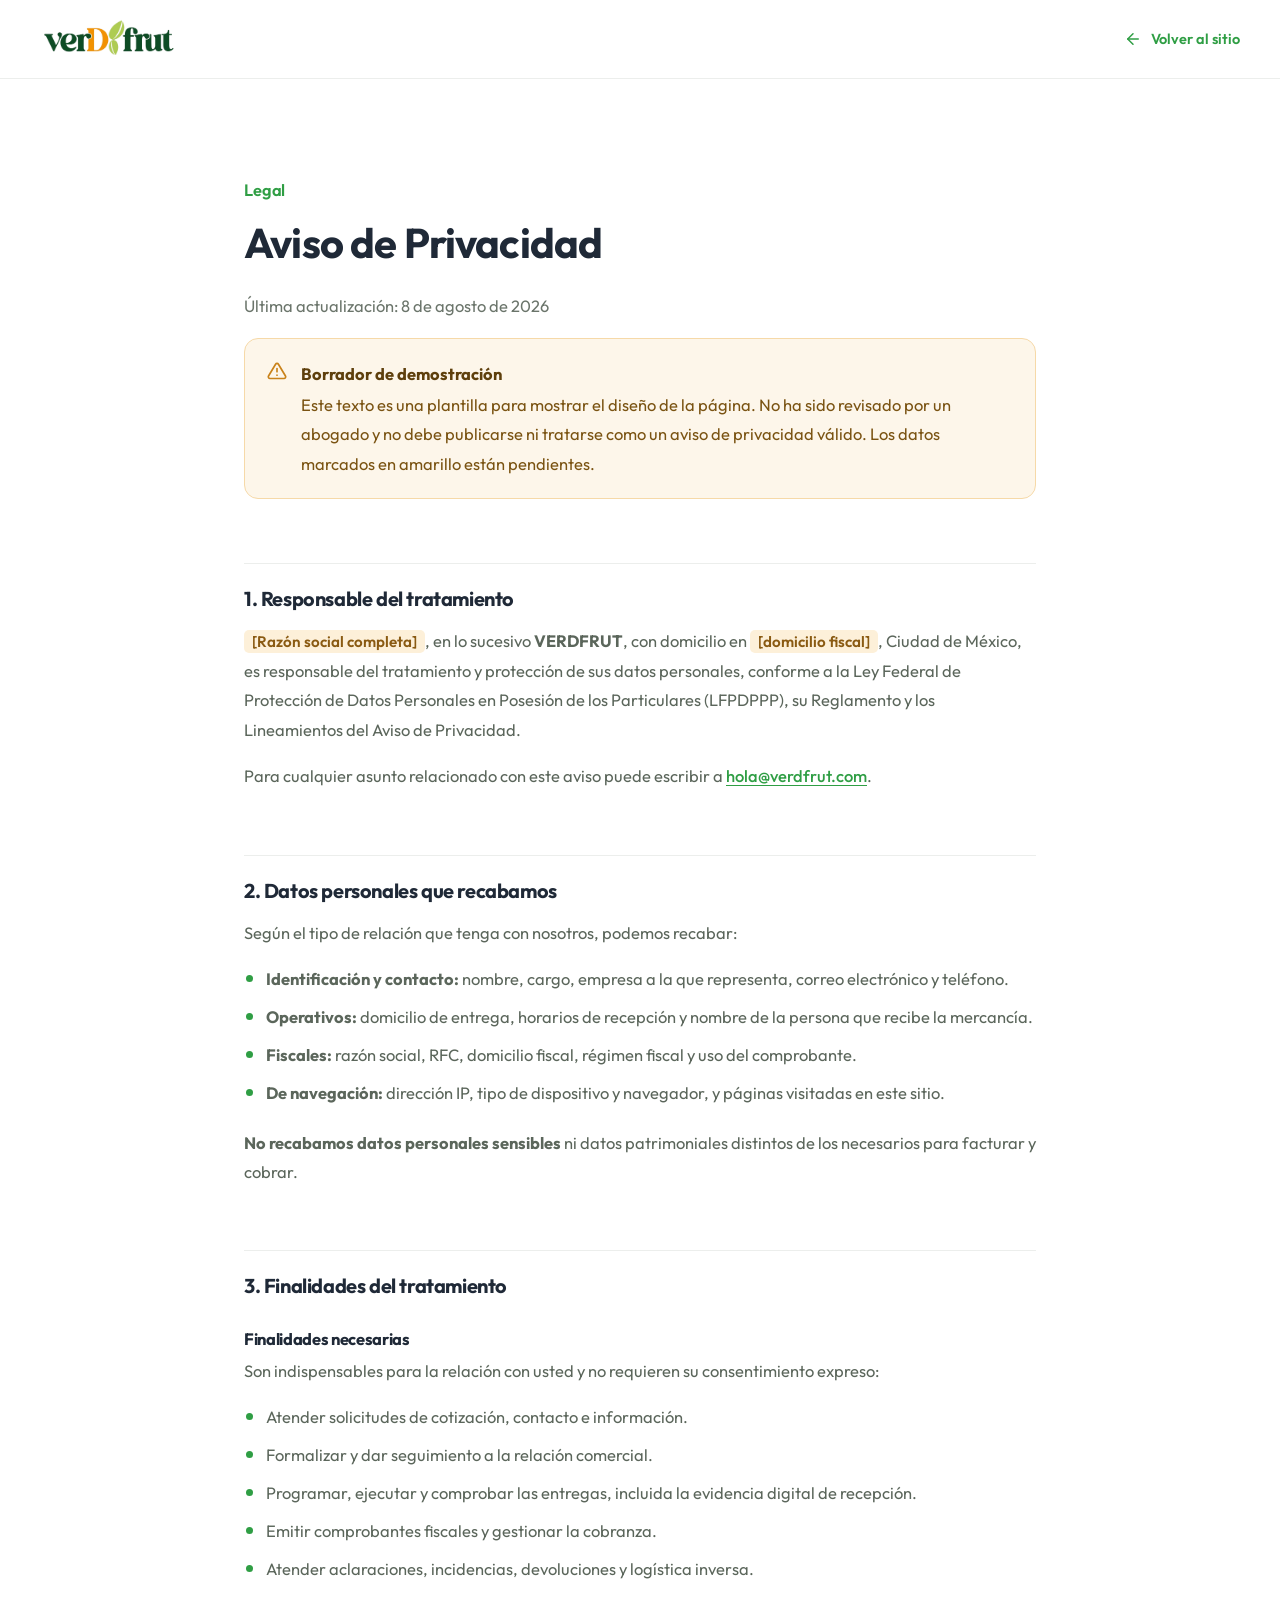
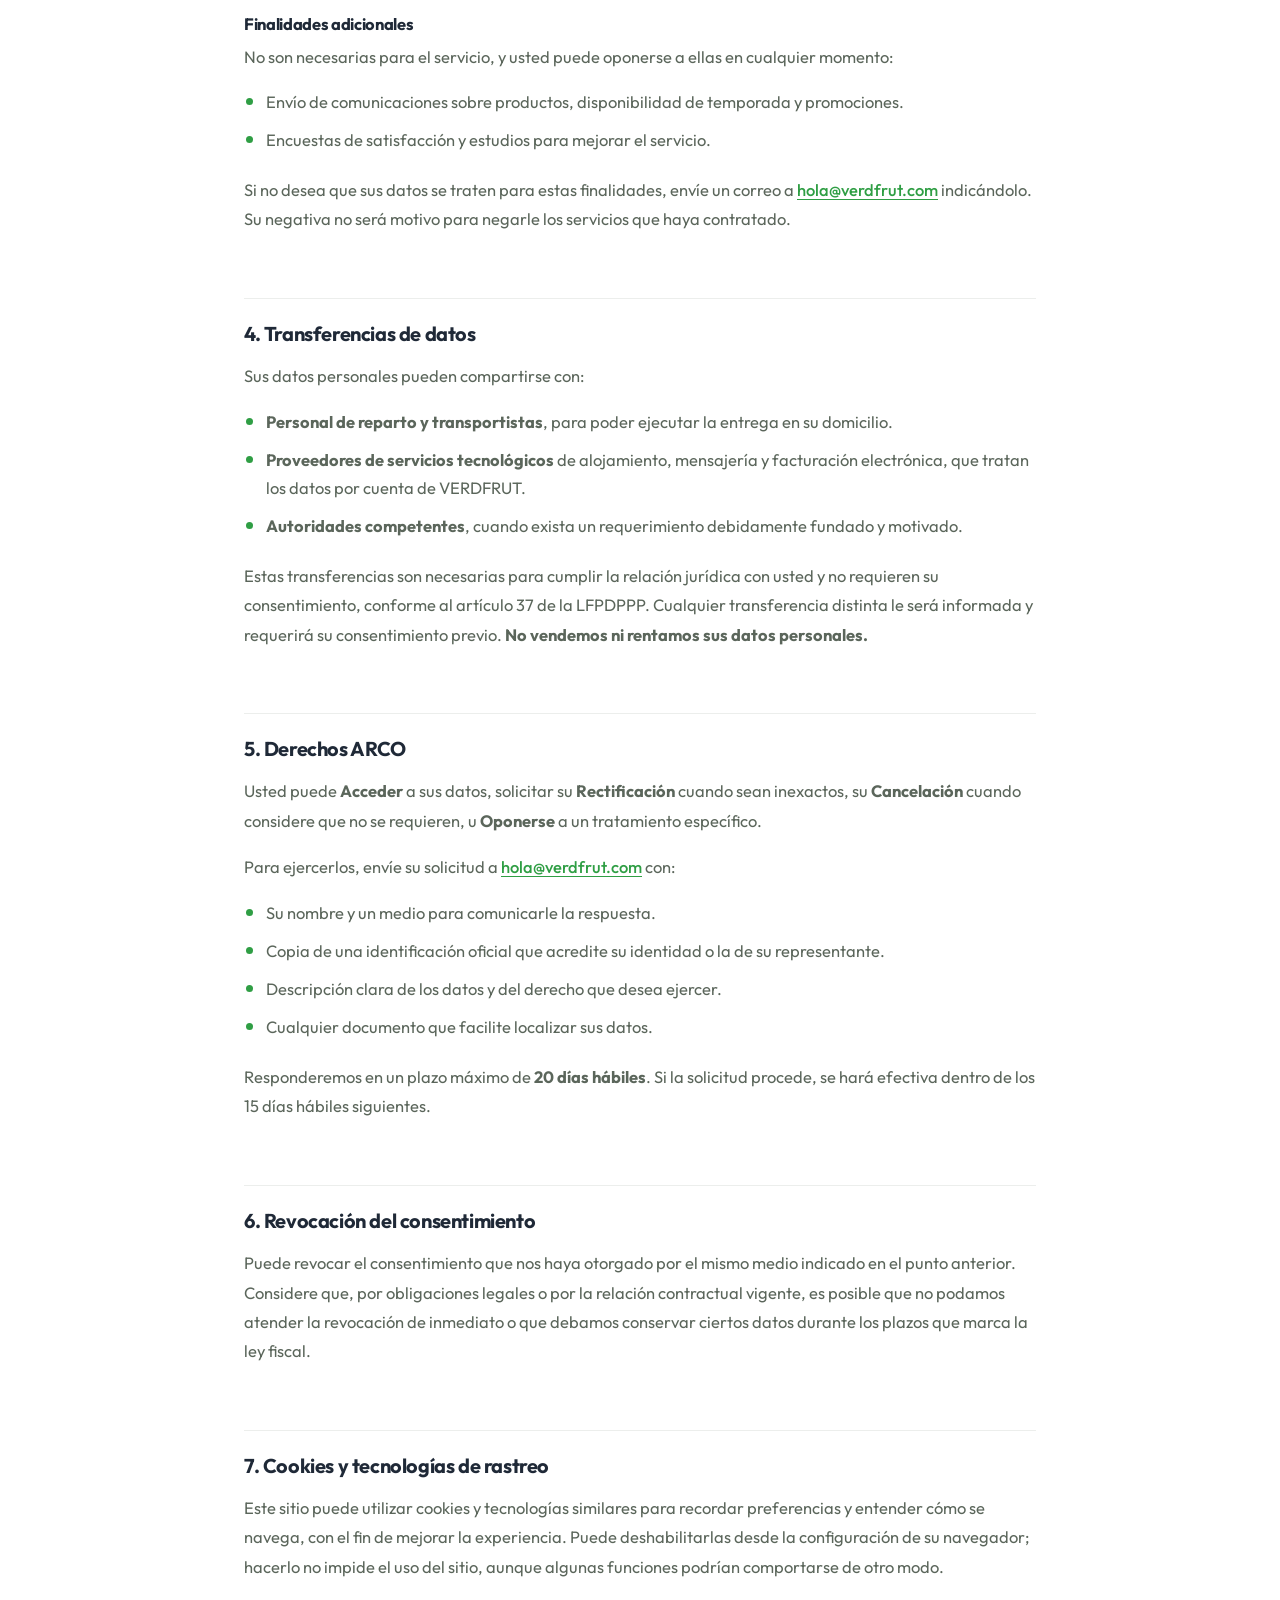
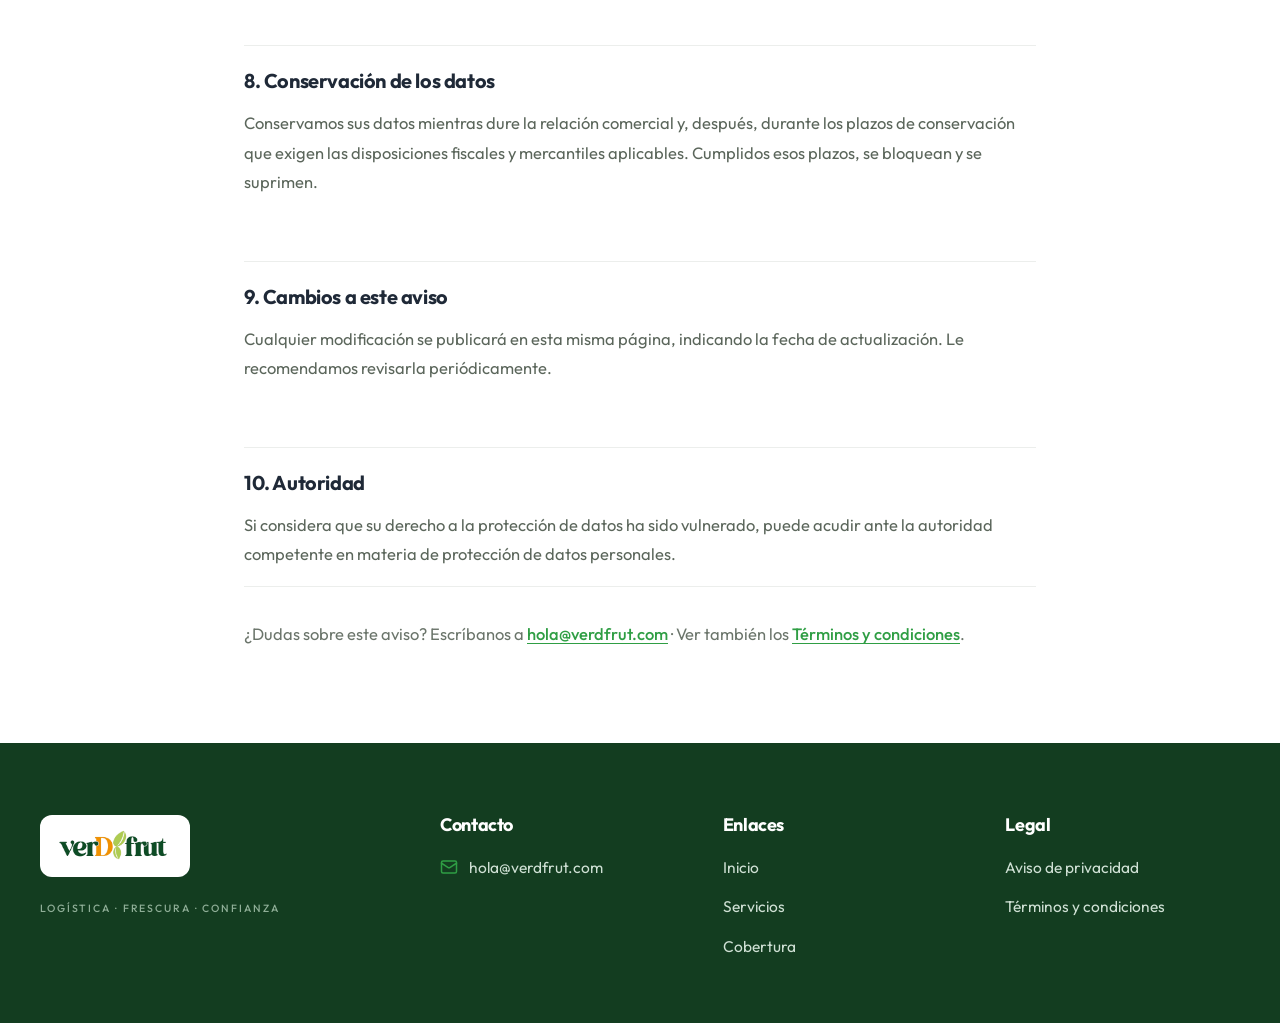
==== aviso-privacidad.html @ c90984bc "Aviso de privacidad y términos y condiciones (borradores) Dos páginas nuevas que reutilizan tokens, " ====
<!DOCTYPE html>
<html lang="es">
<head>
<meta charset="utf-8">
<meta name="viewport" content="width=device-width, initial-scale=1">
<title>Aviso de Privacidad — VERDFRUT</title>
<meta name="description" content="Aviso de privacidad de VERDFRUT: qué datos personales tratamos, para qué, a quién se transfieren y cómo ejercer tus derechos ARCO.">
<meta name="robots" content="noindex">
<link rel="preconnect" href="https://fonts.googleapis.com">
<link rel="preconnect" href="https://fonts.gstatic.com" crossorigin>
<link href="https://fonts.googleapis.com/css2?family=Outfit:wght@300;400;500;600;700;800&display=swap" rel="stylesheet">
<link rel="stylesheet" href="styles.css">
</head>
<body>

<svg width="0" height="0" style="position:absolute" aria-hidden="true">
  <defs>
    <g id="i-arrow-left"><path d="M19 12H5"/><path d="m12 19-7-7 7-7"/></g>
    <g id="i-alert"><path d="M12 9v4"/><path d="M12 17h.01"/><path d="M10.29 3.86 1.82 18a2 2 0 0 0 1.71 3h16.94a2 2 0 0 0 1.71-3L13.71 3.86a2 2 0 0 0-3.42 0Z"/></g>
    <g id="i-mail"><rect width="20" height="16" x="2" y="4" rx="2"/><path d="m22 7-8.97 5.7a1.94 1.94 0 0 1-2.06 0L2 7"/></g>
  </defs>
</svg>

<header class="legal-header">
  <div class="container">
    <a class="brand" href="index.html" aria-label="VERDFRUT — inicio">
      <img class="brand-mark" src="assets/logo-verdfrut.png" alt="" width="736" height="238">
    </a>
    <a class="back-link" href="index.html">
      <svg class="ico" viewBox="0 0 24 24"><use href="#i-arrow-left"/></svg>
      <span>Volver al sitio</span>
    </a>
  </div>
</header>

<main class="legal-main">
  <article class="legal-doc">

    <p class="eyebrow">Legal</p>
    <h1>Aviso de Privacidad</h1>
    <p class="legal-fecha">Última actualización: 8 de agosto de 2026</p>

    <!-- BORRAR ESTE BLOQUE cuando el documento esté revisado por un abogado -->
    <div class="legal-draft">
      <svg class="ico" viewBox="0 0 24 24"><use href="#i-alert"/></svg>
      <p style="margin:0">
        <strong>Borrador de demostración</strong>
        Este texto es una plantilla para mostrar el diseño de la página. No ha sido
        revisado por un abogado y no debe publicarse ni tratarse como un aviso de
        privacidad válido. Los datos marcados en amarillo están pendientes.
      </p>
    </div>

    <h2>1. Responsable del tratamiento</h2>
    <p>
      <span class="legal-pendiente">[Razón social completa]</span>, en lo sucesivo
      <strong>VERDFRUT</strong>, con domicilio en
      <span class="legal-pendiente">[domicilio fiscal]</span>, Ciudad de México, es
      responsable del tratamiento y protección de sus datos personales, conforme a la
      Ley Federal de Protección de Datos Personales en Posesión de los Particulares
      (LFPDPPP), su Reglamento y los Lineamientos del Aviso de Privacidad.
    </p>
    <p>
      Para cualquier asunto relacionado con este aviso puede escribir a
      <a href="mailto:hola@verdfrut.com">hola@verdfrut.com</a>.
    </p>

    <h2>2. Datos personales que recabamos</h2>
    <p>Según el tipo de relación que tenga con nosotros, podemos recabar:</p>
    <ul>
      <li><strong>Identificación y contacto:</strong> nombre, cargo, empresa a la que representa, correo electrónico y teléfono.</li>
      <li><strong>Operativos:</strong> domicilio de entrega, horarios de recepción y nombre de la persona que recibe la mercancía.</li>
      <li><strong>Fiscales:</strong> razón social, RFC, domicilio fiscal, régimen fiscal y uso del comprobante.</li>
      <li><strong>De navegación:</strong> dirección IP, tipo de dispositivo y navegador, y páginas visitadas en este sitio.</li>
    </ul>
    <p>
      <strong>No recabamos datos personales sensibles</strong> ni datos patrimoniales
      distintos de los necesarios para facturar y cobrar.
    </p>

    <h2>3. Finalidades del tratamiento</h2>
    <h3>Finalidades necesarias</h3>
    <p>Son indispensables para la relación con usted y no requieren su consentimiento expreso:</p>
    <ul>
      <li>Atender solicitudes de cotización, contacto e información.</li>
      <li>Formalizar y dar seguimiento a la relación comercial.</li>
      <li>Programar, ejecutar y comprobar las entregas, incluida la evidencia digital de recepción.</li>
      <li>Emitir comprobantes fiscales y gestionar la cobranza.</li>
      <li>Atender aclaraciones, incidencias, devoluciones y logística inversa.</li>
    </ul>

    <h3>Finalidades adicionales</h3>
    <p>No son necesarias para el servicio, y usted puede oponerse a ellas en cualquier momento:</p>
    <ul>
      <li>Envío de comunicaciones sobre productos, disponibilidad de temporada y promociones.</li>
      <li>Encuestas de satisfacción y estudios para mejorar el servicio.</li>
    </ul>
    <p>
      Si no desea que sus datos se traten para estas finalidades, envíe un correo a
      <a href="mailto:hola@verdfrut.com">hola@verdfrut.com</a> indicándolo. Su negativa
      no será motivo para negarle los servicios que haya contratado.
    </p>

    <h2>4. Transferencias de datos</h2>
    <p>Sus datos personales pueden compartirse con:</p>
    <ul>
      <li><strong>Personal de reparto y transportistas</strong>, para poder ejecutar la entrega en su domicilio.</li>
      <li><strong>Proveedores de servicios tecnológicos</strong> de alojamiento, mensajería y facturación electrónica, que tratan los datos por cuenta de VERDFRUT.</li>
      <li><strong>Autoridades competentes</strong>, cuando exista un requerimiento debidamente fundado y motivado.</li>
    </ul>
    <p>
      Estas transferencias son necesarias para cumplir la relación jurídica con usted y
      no requieren su consentimiento, conforme al artículo 37 de la LFPDPPP. Cualquier
      transferencia distinta le será informada y requerirá su consentimiento previo.
      <strong>No vendemos ni rentamos sus datos personales.</strong>
    </p>

    <h2>5. Derechos ARCO</h2>
    <p>
      Usted puede <strong>Acceder</strong> a sus datos, solicitar su
      <strong>Rectificación</strong> cuando sean inexactos, su
      <strong>Cancelación</strong> cuando considere que no se requieren, u
      <strong>Oponerse</strong> a un tratamiento específico.
    </p>
    <p>Para ejercerlos, envíe su solicitud a <a href="mailto:hola@verdfrut.com">hola@verdfrut.com</a> con:</p>
    <ul>
      <li>Su nombre y un medio para comunicarle la respuesta.</li>
      <li>Copia de una identificación oficial que acredite su identidad o la de su representante.</li>
      <li>Descripción clara de los datos y del derecho que desea ejercer.</li>
      <li>Cualquier documento que facilite localizar sus datos.</li>
    </ul>
    <p>
      Responderemos en un plazo máximo de <strong>20 días hábiles</strong>. Si la solicitud
      procede, se hará efectiva dentro de los 15 días hábiles siguientes.
    </p>

    <h2>6. Revocación del consentimiento</h2>
    <p>
      Puede revocar el consentimiento que nos haya otorgado por el mismo medio indicado en
      el punto anterior. Considere que, por obligaciones legales o por la relación
      contractual vigente, es posible que no podamos atender la revocación de inmediato o
      que debamos conservar ciertos datos durante los plazos que marca la ley fiscal.
    </p>

    <h2>7. Cookies y tecnologías de rastreo</h2>
    <p>
      Este sitio puede utilizar cookies y tecnologías similares para recordar preferencias
      y entender cómo se navega, con el fin de mejorar la experiencia. Puede deshabilitarlas
      desde la configuración de su navegador; hacerlo no impide el uso del sitio, aunque
      algunas funciones podrían comportarse de otro modo.
    </p>

    <h2>8. Conservación de los datos</h2>
    <p>
      Conservamos sus datos mientras dure la relación comercial y, después, durante los
      plazos de conservación que exigen las disposiciones fiscales y mercantiles aplicables.
      Cumplidos esos plazos, se bloquean y se suprimen.
    </p>

    <h2>9. Cambios a este aviso</h2>
    <p>
      Cualquier modificación se publicará en esta misma página, indicando la fecha de
      actualización. Le recomendamos revisarla periódicamente.
    </p>

    <h2>10. Autoridad</h2>
    <p>
      Si considera que su derecho a la protección de datos ha sido vulnerado, puede acudir
      ante la autoridad competente en materia de protección de datos personales.
    </p>

    <p class="legal-cierre">
      ¿Dudas sobre este aviso? Escríbanos a
      <a href="mailto:hola@verdfrut.com">hola@verdfrut.com</a> ·
      Ver también los <a href="terminos-y-condiciones.html">Términos y condiciones</a>.
    </p>

  </article>
</main>

<footer class="site-footer">
  <div class="container footer-grid">
    <div>
      <span class="footer-mark">
        <img src="assets/logo-verdfrut.png" alt="VERDFRUT" width="736" height="238">
      </span>
      <p class="brand-tagline footer-tagline">Logística · Frescura · Confianza</p>
    </div>
    <div>
      <h4>Contacto</h4>
      <ul class="footer-list">
        <li><svg class="ico" viewBox="0 0 24 24"><use href="#i-mail"/></svg><a href="mailto:hola@verdfrut.com">hola@verdfrut.com</a></li>
      </ul>
    </div>
    <div>
      <h4>Enlaces</h4>
      <ul class="footer-list plain">
        <li><a href="index.html">Inicio</a></li>
        <li><a href="index.html#servicios">Servicios</a></li>
        <li><a href="index.html#cobertura">Cobertura</a></li>
      </ul>
    </div>
    <div>
      <h4>Legal</h4>
      <ul class="footer-list plain">
        <li><a href="aviso-privacidad.html">Aviso de privacidad</a></li>
        <li><a href="terminos-y-condiciones.html">Términos y condiciones</a></li>
      </ul>
    </div>
  </div>
</footer>

</body>
</html>
---- styles.css ----
/* ═══════════════════════════════════════════════════════════
   VERDFRUT — hoja de estilos
   Paleta y medidas tomadas directamente de las capturas.
   ═══════════════════════════════════════════════════════════ */

:root{
  /* Marca */
  --green:          #2f9e44;
  --green-dark:     #26833a;
  --green-pale:     #eef7f0;   /* fondo de los círculos de icono */
  --green-pale-2:   #bfe3c6;   /* punto "próximas expansiones"  */
  --orange:         #f5871e;
  --orange-a:       #e77e10;   /* inicio del degradado del CTA  */
  --orange-b:       #f9a824;   /* fin del degradado del CTA     */

  /* Texto */
  --ink:            #1f2937;   /* títulos de sección            */
  --ink-green:      #3f4a3f;   /* h1 y navegación               */
  --body:           #5b665b;
  --body-soft:      #6b756b;

  /* Superficies */
  --bg:             #ffffff;
  --bg-alt:         #f6f8f6;
  --footer-bg:      #133d20;
  --line:           #eceeec;

  --header-h:       88px;      /* main.js lo sincroniza con la altura real */
  --container:      1280px;   /* era 1140: márgenes laterales más estrechos */
  --radius:         16px;
  --shadow:         0 18px 40px -24px rgba(31,41,55,.28);

  /* Escala de espaciado. Todo el ritmo vertical sale de aquí: evita que
     cada sección invente su propio margen y se desalineen entre sí. */
  --sp-1:  8px;
  --sp-2: 16px;
  --sp-3: 24px;
  --sp-4: 32px;
  --sp-5: 48px;
  --sp-6: 64px;
  --sp-7: 88px;

  /* Ritmo de sección, elástico con el viewport */
  --section-y: clamp(72px, 7.5vw, 108px);

  /* Curva de salida única para todo el movimiento de la página */
  --ease: cubic-bezier(.16,1,.3,1);
}

/* ── Reset ───────────────────────────────────────────────── */
*,*::before,*::after{ box-sizing:border-box; }
html{ scroll-behavior:smooth; scroll-padding-top:calc(var(--header-h) + var(--sp-3)); }
@media (prefers-reduced-motion: reduce){ html{ scroll-behavior:auto; } }
body{
  margin:0;
  font-family:'Outfit',system-ui,-apple-system,'Segoe UI',sans-serif;
  font-size:16px;
  line-height:1.65;
  color:var(--body);
  background:var(--bg);
  -webkit-font-smoothing:antialiased;
}
img{ max-width:100%; display:block; }
ul,ol{ margin:0; padding:0; list-style:none; }
a{ color:inherit; text-decoration:none; }
h1,h2,h3,h4{
  margin:0; color:var(--ink); font-weight:700; line-height:1.12; letter-spacing:-.02em;
  text-wrap:balance;   /* evita la línea huérfana de una palabra en los títulos */
}
p{ margin:0 0 1.1em; }

/* En pantallas anchas manda --container (márgenes estrechos, foto grande);
   por debajo de ~1360px manda el canalón de 40px por lado, que da más aire
   que los 32px anteriores. Cada tamaño toma la regla que le conviene. */
.container{ width:min(var(--container),calc(100% - 80px)); margin-inline:auto; }
.center{ text-align:center; }

/* ── Foco visible ─────────────────────────────────────────
   No existía ninguno: navegar con teclado era invisible. */
:where(a,button,[tabindex]):focus-visible{
  outline:2.5px solid var(--green);
  outline-offset:3px;
  border-radius:6px;
}
.btn:focus-visible{ outline-offset:4px; }
.hero.hero-dark .btn-ghost:focus-visible,
.cta :focus-visible,
.site-footer :focus-visible{ outline-color:#fff; }

/* Salto al contenido: primer tabulador de la página */
.skip-link{
  position:absolute; left:var(--sp-2); top:var(--sp-2); z-index:100;
  padding:12px 20px; border-radius:999px;
  background:var(--green); color:#fff; font-weight:600; font-size:15px;
  transform:translateY(-160%);
  transition:transform .2s var(--ease);
}
.skip-link:focus-visible{ transform:none; }

/* Iconos */
.ico{ width:20px; height:20px; flex:none; fill:none; stroke:currentColor;
      stroke-width:2; stroke-linecap:round; stroke-linejoin:round; }

/* ── Revelado al hacer scroll ─────────────────────────────
   Va bajo `.js` a propósito: si el script no corre, el contenido
   queda visible en lugar de invisible para siempre.
   Y bajo `no-preference`: con "reducir movimiento" no hay ni opacidad 0. */
@media (prefers-reduced-motion: no-preference){
  .js [data-reveal],
  .js [data-reveal-group] > *{
    opacity:0;
    transform:translateY(20px);
    transition:opacity var(--rev-dur,.65s) var(--ease) var(--d,0s),
               transform var(--rev-dur,.65s) var(--ease) var(--d,0s);
  }
  .js [data-reveal].is-in,
  .js [data-reveal-group].is-in > *{ opacity:1; transform:none; }
  /* El escalonado se aplica solo al entrar, no al estado inicial */
  .js [data-reveal-group].is-in > *{
    transition-delay:calc(var(--d,0s) + var(--i,0) * var(--rev-step,.06s));
  }
}

/* ── Logotipo ────────────────────────────────────────────── */
.brand{ display:block; }
/* width:auto es lo que deja mandar al height: con los atributos width/height
   del HTML puestos, si no, quedarían fijadas las dos dimensiones. */
.brand-mark{ height:46px; width:auto; display:block; }
.brand-tagline{
  margin:6px 0 0; font-size:10.5px; font-weight:500; letter-spacing:.18em;
  text-transform:uppercase; color:#9aa39a;
}

/* ── Botones ─────────────────────────────────────────────── */
.btn{
  display:inline-flex; align-items:center; gap:10px;
  font-weight:600; font-size:15px; line-height:1;
  padding:14px 26px; border-radius:999px; border:1.5px solid transparent;
  cursor:pointer; transition:background .18s, color .18s, border-color .18s, transform .18s, box-shadow .18s;
}
.btn-lg{ padding:17px 30px; font-size:16px; }
.btn-primary{ background:var(--green); color:#fff; box-shadow:0 12px 26px -14px rgba(47,158,68,.9); }
.btn-primary:hover{ background:var(--green-dark); transform:translateY(-1px); }
.btn-ghost{ background:#fff; color:var(--green); border-color:#dfe7e0; }
.btn-ghost:hover{ border-color:var(--green); }
.btn-white{ background:#fff; color:#e07f14; box-shadow:0 14px 30px -16px rgba(0,0,0,.4); }
.btn-white:hover{ transform:translateY(-1px); }
.btn-header{ padding:13px 24px; font-size:14.5px; }

/* ── Header ──────────────────────────────────────────────── */
.site-header{
  position:sticky; top:0; z-index:50;
  background:rgba(255,255,255,.92); backdrop-filter:blur(10px);
  border-bottom:1px solid var(--line);
}
.header-inner{
  display:flex; align-items:center; gap:32px;
  min-height:78px; padding-block:10px;
}
.main-nav{ display:flex; gap:30px; margin-left:auto; }
.main-nav a{
  position:relative; padding:6px 0;
  font-size:13px; font-weight:600; letter-spacing:.06em; text-transform:uppercase;
  color:var(--ink-green); transition:color .18s;
}
.main-nav a:hover{ color:var(--green); }
.main-nav a.is-active{ color:var(--green); }
.main-nav a.is-active::after{
  content:""; position:absolute; left:0; right:0; bottom:-2px;
  height:2.5px; border-radius:2px; background:var(--green);
}
.nav-toggle{ display:none; }

/* ── Hero ────────────────────────────────────────────────── */
.hero{
  position:relative; isolation:isolate; overflow:hidden;
  /* Header + hero ocupan exactamente una pantalla.
     svh evita el salto por la barra del navegador en móvil. */
  min-height:calc(100vh - var(--header-h));
  min-height:calc(100svh - var(--header-h));
  display:flex; align-items:center;
  padding:64px 0;
  background:#eef1ee;
}
.hero > .container{ width:min(var(--container),calc(100% - 64px)); }

/* Fondo de video */
.hero-bg{ position:absolute; inset:0; z-index:-1; overflow:hidden; background:#eef1ee; }
.hero-video{
  display:block;
  width:100%; height:100%; object-fit:cover; object-position:center 46%;
  filter:saturate(1.08);
  transform:scale(1.03);           /* evita el borde claro del desenfoque */
}

/* Desenfoque en degradado: disimula el reescalado del máster de 464 px
   detrás del texto y baja a 0 hacia la derecha, donde la imagen se ve limpia.
   backdrop-filter + mask: una sola copia del video, sin decodificar dos veces. */
.hero-blur{
  position:absolute; inset:0; pointer-events:none;
  backdrop-filter:blur(1px);
  -webkit-backdrop-filter:blur(1px);
  -webkit-mask-image:linear-gradient(90deg,
      #000 0%, #000 32%, rgba(0,0,0,.4) 60%, transparent 80%);
  mask-image:linear-gradient(90deg,
      #000 0%, #000 32%, rgba(0,0,0,.4) 60%, transparent 80%);
}

/* Velo claro: mantiene legible el texto oscuro y deja ver el video a la derecha */
.hero-scrim{
  position:absolute; inset:0;
  background:
    linear-gradient(90deg,
      rgba(255,255,255,.96) 0%,
      rgba(255,255,255,.93) 30%,
      rgba(255,255,255,.72) 52%,
      rgba(255,255,255,.42) 74%,
      rgba(255,255,255,.34) 100%),
    linear-gradient(180deg, rgba(255,255,255,.5) 0%, rgba(255,255,255,0) 22%),
    /* El video se funde a blanco al final, para que no choque
       con la sección siguiente en una línea recta */
    linear-gradient(0deg, #fff 0, rgba(255,255,255,0) 130px);
}

/* Variante cinematográfica: <section class="hero hero-dark"> */
.hero-dark .hero-scrim{
  background:
    linear-gradient(90deg,
      rgba(15,42,22,.93) 0%,
      rgba(15,42,22,.86) 34%,
      rgba(15,42,22,.6) 62%,
      rgba(15,42,22,.42) 100%),
    linear-gradient(180deg, rgba(15,42,22,.45) 0%, rgba(15,42,22,0) 30%),
    linear-gradient(0deg, #fff 0, rgba(255,255,255,0) 130px);
}
/* .hero.hero-dark — especificidad mayor que las reglas base de .hero */
.hero.hero-dark h1{ color:#fff; }
.hero.hero-dark h1 .accent{ color:#7ee095; }
.hero.hero-dark .lead{ color:rgba(255,255,255,.92); }
.hero.hero-dark .hero-chips li{ color:rgba(255,255,255,.94); }
.hero.hero-dark .hero-chips .ico{ color:#7ee095; }
.hero.hero-dark .btn-ghost{ background:transparent; color:#fff; border-color:rgba(255,255,255,.55); }
.hero.hero-dark .btn-ghost:hover{ border-color:#fff; background:rgba(255,255,255,.12); }

.hero-grid{ display:grid; }
.hero-copy{ max-width:548px; }   /* conserva los cortes de línea del diseño aprobado */
.hero h1{
  font-size:clamp(2.4rem,4.3vw,3.35rem);
  font-weight:800; line-height:1.07; letter-spacing:-.035em;
  color:var(--ink-green); margin-bottom:26px;
}
.hero h1 .accent{ color:var(--green); }
.lead{ font-size:17px; line-height:1.78; max-width:44ch; margin-bottom:32px; }

.hero-actions{ display:flex; flex-wrap:wrap; gap:16px; margin-bottom:40px; }

.hero-chips{
  display:flex; flex-wrap:wrap; gap:14px 34px;
  max-width:38rem;
}
.hero-chips li{
  display:flex; align-items:center; gap:9px;
  font-size:15px; font-weight:500; color:var(--ink-green);
}
.hero-chips .ico{ color:var(--green); }

/* Sin video: se usa el póster como imagen de fondo.
   Aplica a "reducir movimiento", a móvil y a navegadores sin autoplay. */
.hero-bg.is-static{
  background:url("assets/hero-fondo.jpg") center 46%/cover no-repeat;
}
.hero-bg.is-static .hero-video{ display:none; }

@media (prefers-reduced-motion: reduce){
  .hero-video{ display:none; }
  .hero-bg{ background:url("assets/hero-fondo.jpg") center 46%/cover no-repeat; }
}

/* ── Secciones ───────────────────────────────────────────── */
.section{ padding:var(--section-y) 0; }

/* Las secciones alternas ya no son una banda plana con dos líneas duras:
   entran y salen del blanco con un fundido de 120px en cada borde, así que
   el cambio se siente como una transición y no como un corte.
   Se usa una medida fija y no un %, para que el fundido sea igual de suave
   en una sección corta que en una larga. */
.section-alt{
  /* Un solo degradado lineal, sin capas encima: cualquier halo radial
     estaría a máxima intensidad justo en la junta y volvería a dibujar
     la línea dura que se quiere evitar. Aquí la junta es blanco puro. */
  background:linear-gradient(180deg,
    #fff 0,
    var(--bg-alt) 180px,
    var(--bg-alt) calc(100% - 180px),
    #fff 100%);
}

.eyebrow{
  font-size:15px; font-weight:600; color:var(--green);
  letter-spacing:-.01em; margin-bottom:var(--sp-2);
}
.h2-tight{ font-size:clamp(1.9rem,3.2vw,2.5rem); margin-bottom:var(--sp-7); }
.h2-sm{ font-size:clamp(1.5rem,2.3vw,1.85rem); margin-bottom:16px; }

/* ── Fotos reales en los huecos que antes eran placeholder ──
   height:auto es obligatorio junto a los atributos width/height del HTML,
   si no quedarían fijadas las dos dimensiones y aspect-ratio no haría nada. */
.shot{ margin:0; overflow:hidden; border-radius:var(--radius); background:var(--bg-alt); }
.shot img{ width:100%; height:100%; object-fit:cover; display:block; }
/* Sin aspect-ratio a propósito: el mockup se muestra completo, manda su
   proporción. Forzarle un encuadre le recortaba el dashboard. */
.shot-wide{ margin-bottom:var(--sp-3); }
.shot-wide img{ height:auto; }
.shot-client{ aspect-ratio:16/10; }

/* Las dos categorías sin foto: panel de marca en vez de recuadro punteado,
   para que la sección se lea terminada y no a medias. */
.shot-pendiente{
  display:grid; place-items:center;
  background:linear-gradient(150deg,#eef7f0,#e2f0e6);
}
.shot-pendiente svg{
  width:44px; height:44px; fill:none; stroke:var(--green);
  stroke-width:1.5; stroke-linecap:round; stroke-linejoin:round; opacity:.5;
}

/* ── Nosotros ────────────────────────────────────────────── */
.about-grid{
  display:grid; grid-template-columns:1.3fr 1.25fr .9fr; gap:var(--sp-5); align-items:center;
}
.about-copy h2{ font-size:clamp(1.9rem,3.1vw,2.45rem); margin-bottom:var(--sp-3); }
.about-copy p{ font-size:16.5px; line-height:1.75; max-width:38ch; }
.about-copy p:last-child{ margin-bottom:0; }

/* Foto del reparto. El recorte vertical se desplaza al 20 %: centrado
   dejaría el peso en el camión y cortaría las cajas, que son el asunto. */
.about-photo{ margin:0; }
.about-photo img{
  /* height:auto es obligatorio: los atributos width/height del HTML (que evitan
     el salto de layout al cargar) fijan las dos dimensiones y anularían
     aspect-ratio, que solo actúa si una de las dos es automática. */
  width:100%; height:auto; aspect-ratio:4/5; object-fit:cover; object-position:20% center;
  border-radius:20px;
  box-shadow:0 28px 56px -30px rgba(31,41,55,.5);
}

.ico-circle{
  display:grid; place-items:center; flex:none;
  width:44px; height:44px; border-radius:50%;
  background:var(--green-pale); color:var(--green);
  transition:background .28s var(--ease), color .28s var(--ease);
}
.ico-circle.lg{ width:56px; height:56px; }
.ico-circle.lg .ico{ width:24px; height:24px; }
.ico-circle.xl{ width:66px; height:66px; }
.ico-circle.xl .ico{ width:26px; height:26px; }

.pillars{ display:flex; flex-direction:column; gap:26px; }
.pillars li{
  display:flex; align-items:center; gap:16px;
  font-size:17px; font-weight:600; color:var(--ink);
}

/* ── Frutas que se asoman ─────────────────────────────────
   Viven al fondo de "¿Quiénes somos?" y quedan recortadas por el borde
   inferior de la sección, así que parecen esconderse detrás de la
   siguiente. Se turnan: cada una tiene su propio retraso. */
#nosotros{
  position:relative; overflow:hidden;
  /* Espacio para que las frutas asomen sin invadir el contenido */
  padding-bottom:max(var(--section-y), 132px);
}

.peekers{ position:absolute; inset:auto 0 0 0; height:0; pointer-events:none; }
.peeker{
  position:absolute; bottom:0; width:auto; height:var(--alto,130px);
  transform:translateY(100%) rotate(var(--giro,0deg));
  transform-origin:50% 100%;
  filter:drop-shadow(0 10px 14px rgba(31,41,55,.18));
}

/* Asomarse y volver a esconderse. La mayor parte del ciclo está abajo:
   por eso se sienten ocasionales y no como un carrusel. */
@keyframes asomarse{
  0%,  8%  { transform:translateY(100%)          rotate(var(--giro,0deg)); }
  16%, 30% { transform:translateY(var(--asoma))  rotate(var(--giro,0deg)); }
  38%,100% { transform:translateY(100%)          rotate(var(--giro,0deg)); }
}

.peekers.is-live .peeker{
  animation:asomarse 21s var(--ease) var(--retraso,0s) infinite;
}

/* --asoma = cuánto queda ESCONDIDO. Menor = se asoma más.
   No es igual para todas: la piña gasta el 40 % superior de su imagen en la
   corona y la manzana un 30 % en el tallo y la hoja, así que necesitan subir
   más para que se les vea la cara, no solo las hojas. */
.p-pera    { left:4%;   --alto:126px; --giro:-7deg;  --retraso:0s;    --asoma:32%; }
.p-aguacate{ left:27%;  --alto:138px; --giro:5deg;   --retraso:5.2s;  --asoma:32%; }
.p-pina    { right:26%; --alto:122px; --giro:-5deg;  --retraso:10.4s; --asoma:18%; }
.p-manzana { right:4%;  --alto:132px; --giro:8deg;   --retraso:15.6s; --asoma:22%; }

/* Con "reducir movimiento" no se animan: se quedan asomadas y ya. */
@media (prefers-reduced-motion: reduce){
  .peeker{ transform:translateY(var(--asoma)) rotate(var(--giro,0deg)); }
  .peekers.is-live .peeker{ animation:none; }
}

/* ── Servicios ───────────────────────────────────────────── */
.cards-4{ display:grid; grid-template-columns:repeat(4,1fr); gap:24px; }
.card{
  background:#fff; border:1px solid #eef0ee; border-radius:var(--radius);
  padding:36px 28px 34px; text-align:center;
  display:flex; flex-direction:column; align-items:center;
  box-shadow:0 10px 26px -22px rgba(31,41,55,.35);
  transition:transform .28s var(--ease), box-shadow .28s var(--ease), border-color .28s;
}
.card:hover{
  transform:translateY(-5px);
  box-shadow:0 22px 40px -26px rgba(31,41,55,.45);
  border-color:#dcebe0;
}
.card:hover .ico-circle{ background:var(--green); color:#fff; }
.card h3{ font-size:19px; margin:20px 0 12px; }
.card p{ font-size:15px; line-height:1.62; color:var(--body-soft); margin:0; }

/* ── Proceso ─────────────────────────────────────────────── */
.process{
  display:flex; align-items:flex-start; justify-content:space-between;
  gap:4px; margin-top:var(--sp-5);
  /* 20% más lento que el resto de la página: son 8 pasos en secuencia y
     conviene que se lea el orden, no que aparezcan de golpe. */
  --rev-dur:.78s;
  --rev-step:.072s;
}
.process > li{
  display:flex; flex-direction:column; align-items:center; gap:14px;
  flex:1 1 0; min-width:0;
}
.process .step-label{
  font-size:14.5px; font-weight:600; color:var(--ink); text-align:center; line-height:1.35;
}
.process li.sep{
  flex:0 0 auto; align-self:center; margin-top:-14px; color:#b9c2b9;
}
.process li.sep .ico{ width:18px; height:18px; stroke-width:2.2; }

/* ── Por qué / Tecnología ────────────────────────────────── */
/* Proceso y "por qué" son la misma unidad narrativa: se separan con
   medio ritmo en vez de uno completo, para que no se lean como dos temas. */
.section-why{ padding-top:calc(var(--section-y) * .45); }
/* En escritorio la lista va a UNA columna y se estrecha.
   Con 2×4 la columna izquierda medía 307px contra 521px de la derecha: 214px
   de hueco muerto debajo. En una columna sube a ~520px y las dos terminan casi
   a la par, sin repartir el vacío: se elimina. De paso el panel de tecnología
   gana ancho, que es donde va a ir el mockup real. */
.why-grid{ display:grid; grid-template-columns:.95fr 1.05fr; gap:var(--sp-6); align-items:center; }
.why-list{ display:grid; grid-template-columns:1fr; gap:28px; }
/* Con la lista en una columna, el eyebrow centrado quedaba flotando:
   se alinea con ella. Al apilarse vuelve a ir centrado. */
.why-col .eyebrow{ text-align:left; }
.why-list li{
  display:flex; align-items:center; gap:12px;
  font-size:15.5px; font-weight:600; color:var(--ink); white-space:nowrap;
}
.tech-col p{ font-size:16.5px; line-height:1.7; margin-bottom:26px; }
.check-list{ display:grid; grid-template-columns:1fr 1fr; gap:16px 28px; }
.check-list li{ display:flex; align-items:center; gap:11px; font-size:15.5px; color:var(--ink); }
.check-list .ico{ color:var(--green); }

/* ── Clientes ideales ────────────────────────────────────── */
/* 3×2 y no 6 en fila: con 6 tarjetas quedan ~195px cada una y cualquier
   frase se parte en cuatro renglones. A 3 columnas son ~415px y la línea
   de apoyo cabe en dos. */
.clients{ display:grid; grid-template-columns:repeat(3,1fr); gap:22px; margin-top:var(--sp-4); }
.client{ display:flex; flex-direction:column; }
.client-body{
  position:relative; margin-top:-16px; flex:1;
  background:#fff; border:1px solid #eef0ee; border-radius:var(--radius);
  padding:32px 18px 22px;
  box-shadow:0 10px 26px -22px rgba(31,41,55,.35);
  transition:transform .28s var(--ease), box-shadow .28s var(--ease);
}
.client:hover .client-body{
  transform:translateY(-4px);
  box-shadow:0 22px 40px -26px rgba(31,41,55,.45);
}
.client:hover .ico-circle{ background:var(--green); color:#fff; }
.client-body .ico-circle{
  position:absolute; top:-20px; left:20px;
  width:40px; height:40px; background:#fff;
  box-shadow:0 4px 14px -6px rgba(31,41,55,.35);
}
.client-body .ico-circle .ico{ width:19px; height:19px; }
.client-body h3{ font-size:16.5px; line-height:1.3; }
.client-body p{
  margin:8px 0 0; font-size:14.5px; line-height:1.55; color:var(--body-soft);
}

/* ── Cobertura ───────────────────────────────────────────── */
.coverage-head{ max-width:62ch; margin-bottom:var(--sp-6); }
.coverage-head h2{ font-size:clamp(1.9rem,3.1vw,2.45rem); margin-bottom:var(--sp-3); }
.lead-sm{ font-size:16.5px; line-height:1.72; margin:0; }

/* El mapa lleva la mayor parte del ancho: ahora carga el contenido real
   de la sección (ocho hubs con nombre), no un recuadro vacío. */
.coverage-grid{
  display:grid; grid-template-columns:1.45fr 1fr; gap:var(--sp-6); align-items:start;
}
.coverage-map{ margin:0; }
.coverage-map img{
  width:100%; height:auto; display:block;
  border-radius:var(--radius); border:1px solid #eceeec;
}

/* Los ocho hubs, también como texto seleccionable bajo el mapa */
.coverage-map figcaption{ margin-top:var(--sp-3); }
.hubs{ display:flex; flex-wrap:wrap; gap:8px; }
.hubs li{
  display:flex; align-items:center; gap:7px;
  padding:6px 13px; border-radius:999px;
  background:var(--green-pale); color:var(--ink-green);
  font-size:13.5px; font-weight:500;
}
.hubs li::before{
  content:""; width:7px; height:7px; border-radius:50%;
  background:var(--green); flex:none;
}

.stats-col .eyebrow{ margin-bottom:var(--sp-3); }
.stats{ display:grid; grid-template-columns:repeat(2,1fr); gap:18px; }
.stat{
  background:#fff; border:1px solid #eef0ee; border-radius:14px;
  padding:24px 16px 22px; text-align:center;
  display:flex; flex-direction:column; align-items:center;
  box-shadow:0 10px 26px -22px rgba(31,41,55,.35);
}
.stat .ico-circle{ width:46px; height:46px; margin-bottom:14px; }
.stat-num{
  font-size:34px; font-weight:800; color:var(--green);
  letter-spacing:-.03em; line-height:1; margin:0 0 10px;
  /* Cifras de ancho fijo: el conteo animado no reacomoda la tarjeta */
  font-variant-numeric:tabular-nums;
}
.stat-num .stat-unit{ font-size:17px; font-weight:700; }
.stat-label{ font-size:14px; line-height:1.4; color:var(--body-soft); margin:0; }

/* Cierra la sección con algo que se puede hacer, no solo leer */
.coverage-ask{
  display:flex; align-items:center; justify-content:space-between; gap:20px;
  margin-top:18px; padding:22px 26px;
  border:1.5px solid #dcebe0; border-radius:14px; background:var(--green-pale);
  color:var(--ink); font-size:15.5px; line-height:1.5;
  transition:border-color .25s var(--ease), transform .25s var(--ease), box-shadow .25s var(--ease);
}
.coverage-ask strong{ display:block; color:var(--green); font-size:17px; margin-bottom:2px; }
.coverage-ask .ico{ color:var(--green); transition:transform .25s var(--ease); }
.coverage-ask:hover{
  border-color:var(--green); transform:translateY(-2px);
  box-shadow:0 16px 30px -22px rgba(47,158,68,.8);
}
.coverage-ask:hover .ico{ transform:translateX(4px); }

/* ── CTA ─────────────────────────────────────────────────── */
.cta{
  display:grid; grid-template-columns:300px 1fr;
  background:linear-gradient(90deg,var(--orange-a),var(--orange-b));
  color:#fff;
}
.cta-shot{ margin:0; overflow:hidden; }
.cta-shot img{ width:100%; height:100%; object-fit:cover; display:block; }
.cta-inner{
  display:grid; grid-template-columns:auto 1fr auto;
  gap:40px; align-items:center;
  padding:40px 56px 40px 40px;
}
.cta-bubble{
  display:grid; place-items:center; width:70px; height:70px; border-radius:50%;
  background:rgba(255,255,255,.2);
}
.cta-bubble .ico{ width:28px; height:28px; }
.cta-copy h2{ color:#fff; font-size:clamp(1.6rem,2.7vw,2.15rem); margin-bottom:14px; }
.cta-copy p{ font-size:16.5px; line-height:1.65; margin:0; color:rgba(255,255,255,.95); max-width:52ch; }
.cta-actions{ display:flex; flex-direction:column; align-items:center; gap:20px; }
.cta-phone{
  display:flex; align-items:center; gap:11px;
  font-size:21px; font-weight:700; letter-spacing:-.01em;
}

/* ── Footer ──────────────────────────────────────────────── */
.site-footer{ background:var(--footer-bg); color:#cfe0d4; padding:72px 0 64px; }
.footer-grid{ display:grid; grid-template-columns:1.5fr 1fr 1fr 1fr; gap:48px; }
.footer-mark{
  display:inline-block; background:#fff; border-radius:12px; padding:12px 16px;
}
.footer-mark img{ height:38px; width:auto; display:block; }
.footer-tagline{ color:#8fae97; margin:16px 0 22px; }
.social{ display:flex; gap:12px; }
.social a{
  display:grid; place-items:center; width:42px; height:42px; border-radius:50%;
  background:rgba(255,255,255,.09); color:#dcebe0; transition:background .18s;
}
.social a:hover{ background:rgba(255,255,255,.18); }

.site-footer h4{ color:#fff; font-size:18px; margin-bottom:20px; }
.footer-list{ display:flex; flex-direction:column; gap:14px; font-size:15.5px; }
.footer-list li{ display:flex; align-items:center; gap:11px; }
.footer-list .ico{ color:var(--green); width:18px; height:18px; }
.footer-list a:hover{ color:#fff; }
.footer-list.plain li{ gap:0; }

/* ═══════════════ RESPONSIVE ═══════════════ */
@media (max-width:1080px){
  .about-grid{ grid-template-columns:1fr 1fr; gap:44px; }
  .pillars{ grid-column:1/-1; flex-direction:row; flex-wrap:wrap; gap:20px 40px; }
  /* Apilado, la lista vuelve a dos columnas: a lo ancho completo, una sola
     columna dejaría filas larguísimas y medio renglón vacío. */
  .why-grid{ grid-template-columns:1fr; gap:52px; }
  .why-list{ grid-template-columns:1fr 1fr; gap:30px 18px; }
  .why-col .eyebrow{ text-align:center; }
  .coverage-grid{ grid-template-columns:1fr; gap:40px; }
  .coverage-map figcaption{ margin-top:var(--sp-2); }
  .cards-4{ grid-template-columns:repeat(2,1fr); }
  .clients{ grid-template-columns:repeat(3,1fr); }
  .process{ flex-wrap:wrap; justify-content:center; gap:26px 10px; }
  .process > li{ flex:0 0 130px; }
  .process li.sep{ display:none; }
}

/* El header deja de caber antes que el resto del layout: entre 900px y ~1060px
   la navegación completa más el botón se salían del contenedor y provocaban
   scroll horizontal. Por eso el menú compacto tiene su propio breakpoint, más
   alto, y no arrastra al resto. */
@media (max-width:1080px){
  .main-nav, .btn-header{ display:none; }
  .nav-toggle{
    display:flex; flex-direction:column; justify-content:center; gap:5px;
    margin-left:auto; width:42px; height:42px; padding:0 9px;
    background:none; border:0; cursor:pointer;
  }
  .nav-toggle span{ height:2px; border-radius:2px; background:var(--ink-green); }
  .site-header.nav-open .main-nav{
    display:flex; position:absolute; inset:var(--header-h) 0 auto; flex-direction:column;
    gap:0; padding:8px 20px 20px; background:#fff; border-bottom:1px solid var(--line);
  }
  .site-header.nav-open .main-nav a{ padding:13px 0; }
}

@media (max-width:900px){
  .container{ width:calc(100% - 40px); }

  .hero{ padding:64px 0 72px; }

  /* En vertical el contenedor tiene casi la misma proporción que el video,
     así que `cover` no recorta nada: se vería el cuadro completo, con el logo
     incrustado arriba y los subtítulos quemados abajo. La ampliación deja a la
     vista solo el 57% central (del 21% al 79% del cuadro), que está limpio.
     Sube a 1.75 y esos elementos vuelven a asomarse. */
  .hero-video{ transform:scale(1.75); }
  /* El degradado de desenfoque es horizontal: en móvil, con el texto a una
     sola columna sobre todo el ancho, no aplica. */
  .hero-blur{ display:none; }
  /* En vertical, "cover" mostraría casi todo el cuadro y dejaría a la vista
     el logo incrustado (arriba) y el subtítulo quemado (abajo). Se amplía
     el póster para encuadrar solo la franja central limpia. */
  .hero-bg,
  .hero-bg.is-static{
    background:url("assets/hero-fondo.jpg") no-repeat center 46%;
    background-size:auto 175%;
  }
  .hero-scrim{
    background:linear-gradient(180deg,
      rgba(255,255,255,.95) 0%, rgba(255,255,255,.9) 55%, rgba(255,255,255,.8) 100%);
  }
  .hero-dark .hero-scrim{
    background:linear-gradient(180deg,
      rgba(15,42,22,.9) 0%, rgba(15,42,22,.82) 55%, rgba(15,42,22,.78) 100%);
  }
  .hero-copy{ max-width:none; }

  /* Cuatro frutas saturan un ancho de móvil: se quedan dos, más chicas */
  .p-aguacate, .p-pina{ display:none; }
  .p-pera   { left:2%;  --alto:96px; }
  .p-manzana{ right:2%; --alto:100px; --retraso:8s; }
  .section{ padding:64px 0; }
  .about-grid{ grid-template-columns:1fr; }
  /* A una columna, 4/5 dejaría una foto desproporcionadamente alta */
  .about-photo img{ aspect-ratio:4/3; }
  .coverage-grid{ grid-template-columns:1fr; }
  .cta{ grid-template-columns:1fr; }
  .cta-shot{ min-height:200px; }
  .cta-inner{ grid-template-columns:1fr; gap:28px; padding:44px 24px; text-align:center; }
  .cta-bubble{ margin-inline:auto; }
  .cta-copy p{ margin-inline:auto; }
  .footer-grid{ grid-template-columns:1fr 1fr; gap:40px; }
}

/* Respeta "reducir movimiento" del sistema por encima de todo lo anterior:
   anula transiciones, animaciones y el scroll suave. */
@media (prefers-reduced-motion: reduce){
  *,*::before,*::after{
    animation-duration:.01ms !important;
    animation-iteration-count:1 !important;
    transition-duration:.01ms !important;
    scroll-behavior:auto !important;
  }
}

@media (max-width:640px){
  .cards-4{ grid-template-columns:1fr; }
  /* A dos columnas quedan ~156px por tarjeta y la línea de apoyo se parte
     en ocho renglones: en móvil va una por fila. */
  .clients{ grid-template-columns:1fr; }
  .shot-client{ aspect-ratio:16/8; }
  .stats{ grid-template-columns:repeat(2,1fr); }
  .why-list, .check-list{ grid-template-columns:1fr; }
  .footer-grid{ grid-template-columns:1fr; }
  .hero-actions .btn{ width:100%; justify-content:center; }
}

/* ═══════════════ PÁGINAS LEGALES ═══════════════
   Aviso de privacidad y términos. Reutilizan tokens, tipografía y header
   del sitio; solo cambian el layout de lectura. */

.legal-header{
  position:sticky; top:0; z-index:50;
  background:rgba(255,255,255,.94); backdrop-filter:blur(10px);
  border-bottom:1px solid var(--line);
}
.legal-header .container{
  display:flex; align-items:center; justify-content:space-between;
  gap:24px; min-height:78px; padding-block:12px;
}
.back-link{
  display:inline-flex; align-items:center; gap:9px;
  font-size:14.5px; font-weight:600; color:var(--green);
}
.back-link:hover{ color:var(--green-dark); }
.back-link .ico{ width:18px; height:18px; }

.legal-main{ padding:var(--section-y) 0 calc(var(--section-y) * .8); }
/* Ancho de lectura: ~72 caracteres, no el contenedor completo */
.legal-doc{ width:min(72ch, calc(100% - 80px)); margin-inline:auto; }

.legal-doc > .eyebrow{ margin-bottom:var(--sp-2); }
.legal-doc h1{
  font-size:clamp(2rem,3.4vw,2.6rem); margin-bottom:var(--sp-3);
}
.legal-fecha{
  font-size:14.5px; color:var(--body-soft); margin-bottom:var(--sp-5);
}

/* Aviso de borrador. Se borra este bloque cuando el documento esté revisado. */
.legal-draft{
  display:flex; gap:14px; align-items:flex-start;
  padding:20px 22px; margin-bottom:var(--sp-6);
  border:1.5px solid #f6d9a8; border-radius:14px; background:#fdf6ea;
  color:#7a5312; font-size:15px; line-height:1.6;
}
.legal-draft .ico{ color:#c9821a; margin-top:2px; }
.legal-draft strong{ display:block; color:#5e3f0c; margin-bottom:2px; }

.legal-doc h2{
  font-size:20px; margin:var(--sp-6) 0 var(--sp-2);
  padding-top:var(--sp-3); border-top:1px solid var(--line);
}
.legal-doc h3{ font-size:16.5px; margin:var(--sp-4) 0 var(--sp-1); }
.legal-doc p{ font-size:16.5px; line-height:1.78; margin:0 0 1.05em; }
.legal-doc ul{ margin:0 0 1.3em; padding-left:0; display:grid; gap:10px; }
.legal-doc li{
  position:relative; padding-left:22px; font-size:16.5px; line-height:1.7;
}
.legal-doc li::before{
  content:""; position:absolute; left:2px; top:.62em;
  width:7px; height:7px; border-radius:50%; background:var(--green);
}
.legal-doc a:not(.btn){
  color:var(--green); font-weight:500;
  text-decoration:underline; text-underline-offset:3px;
}
.legal-doc a:not(.btn):hover{ color:var(--green-dark); }

/* Bloque de datos por definir: se ve que falta, no se disimula */
.legal-pendiente{
  padding:2px 8px; border-radius:5px;
  background:#fdf0d9; color:#8a5a12;
  font-weight:600; font-size:.92em; white-space:nowrap;
}

.legal-cierre{
  margin-top:var(--sp-6); padding-top:var(--sp-4);
  border-top:1px solid var(--line);
  font-size:15.5px; color:var(--body-soft);
}

@media (max-width:900px){
  .legal-doc{ width:calc(100% - 40px); }
  .legal-header .container{ min-height:70px; }
  .back-link span{ display:none; }
}
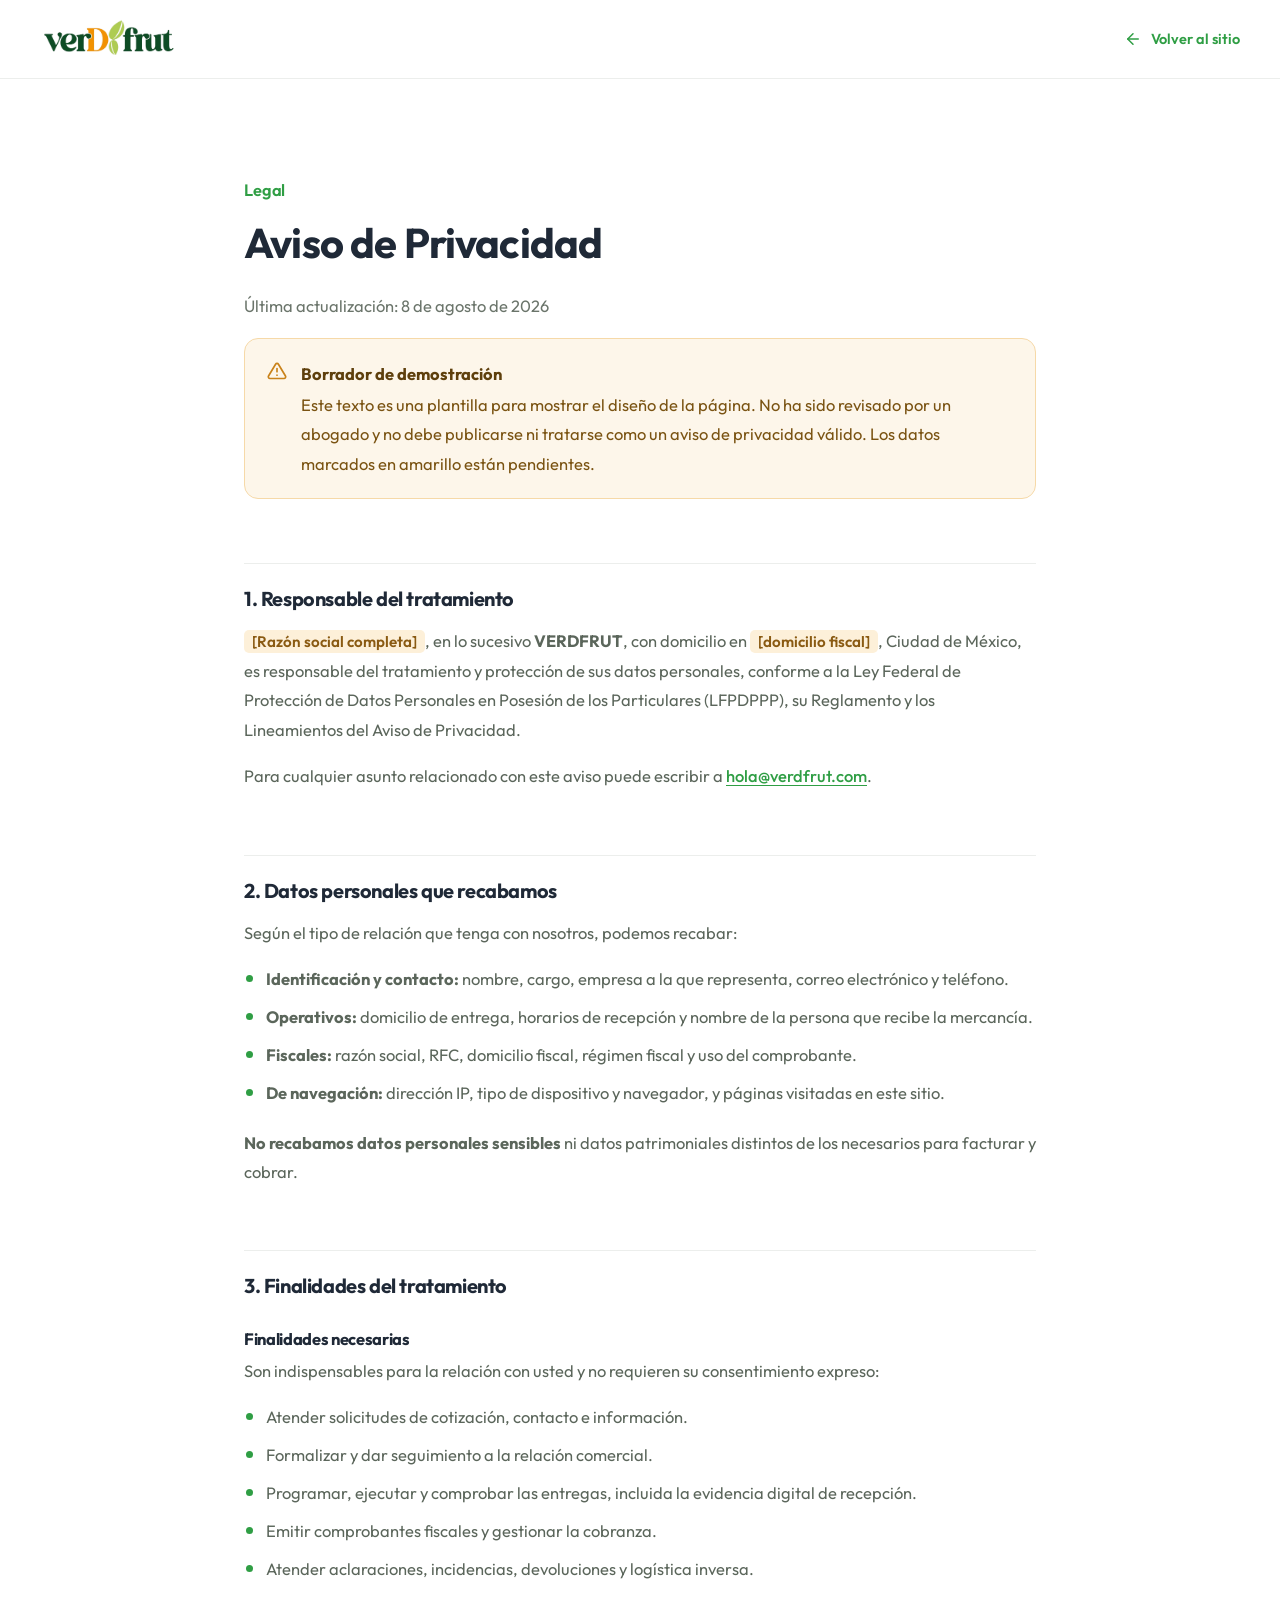
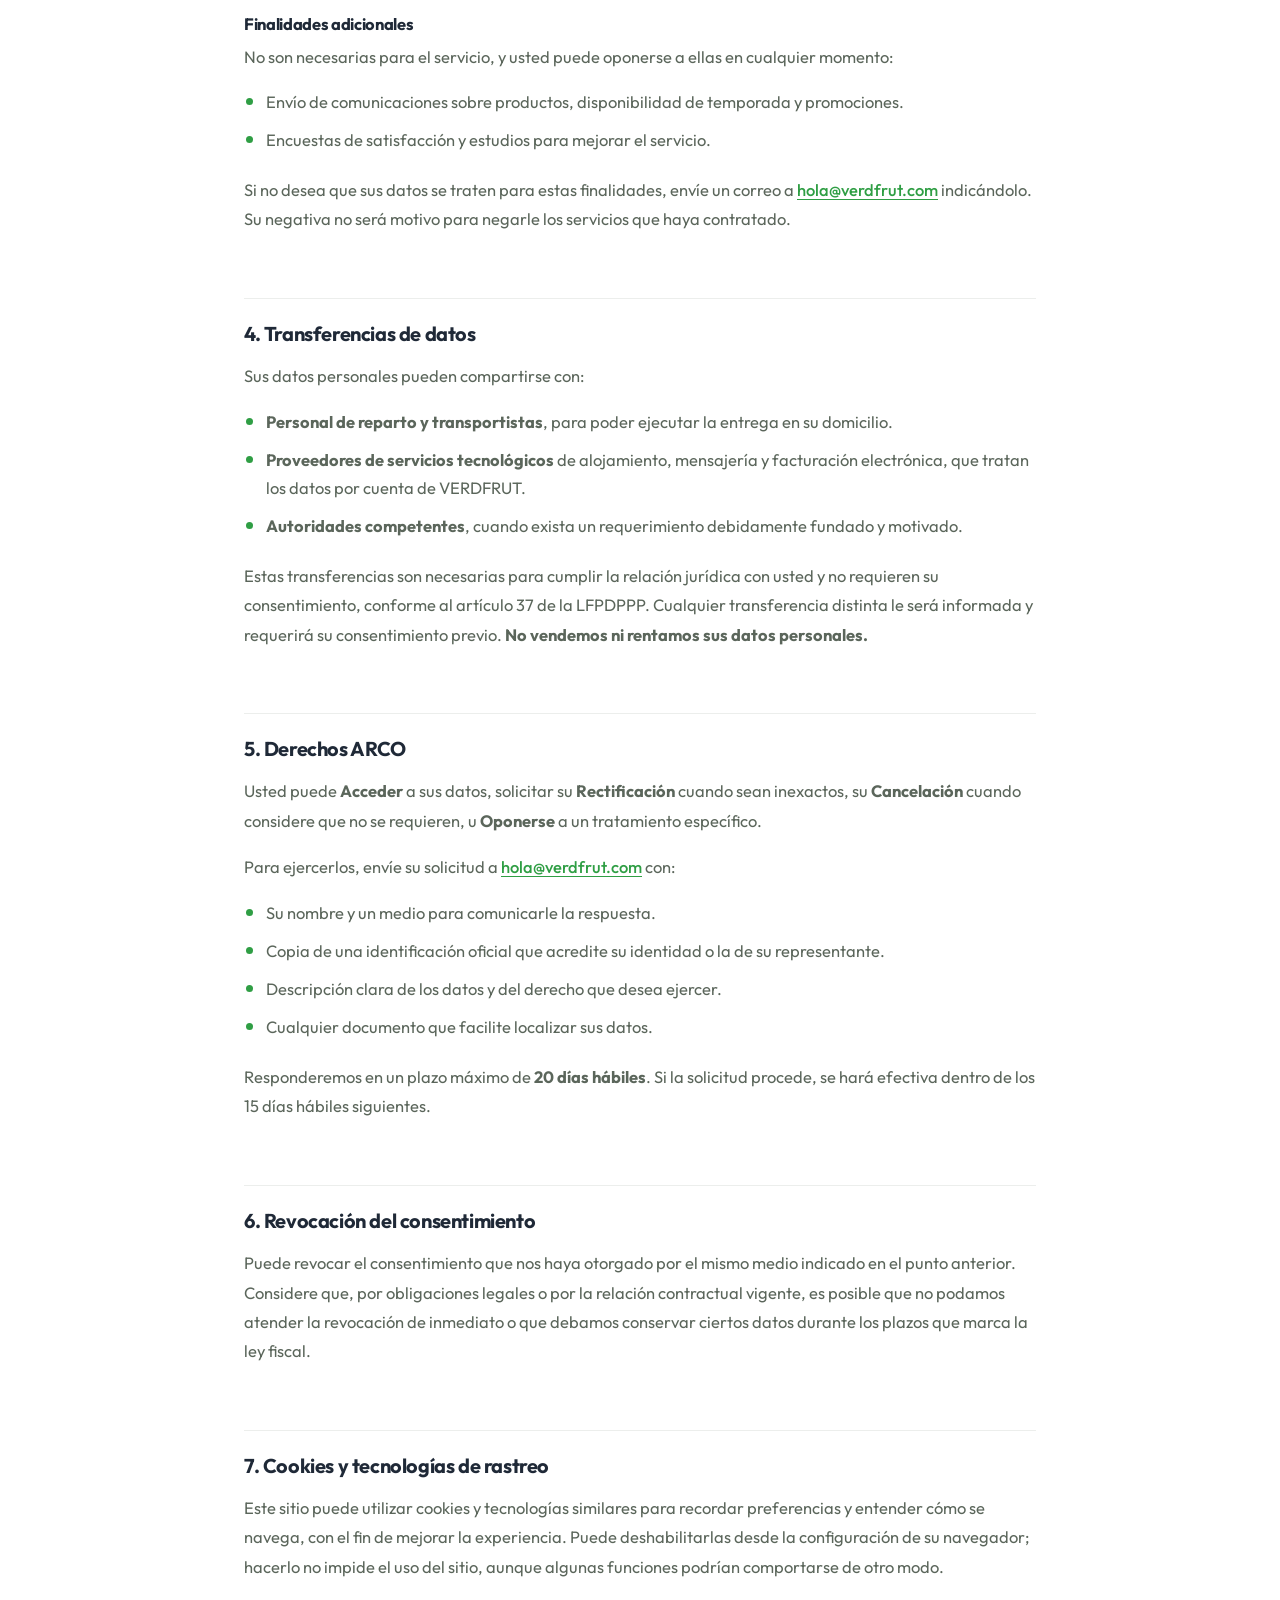
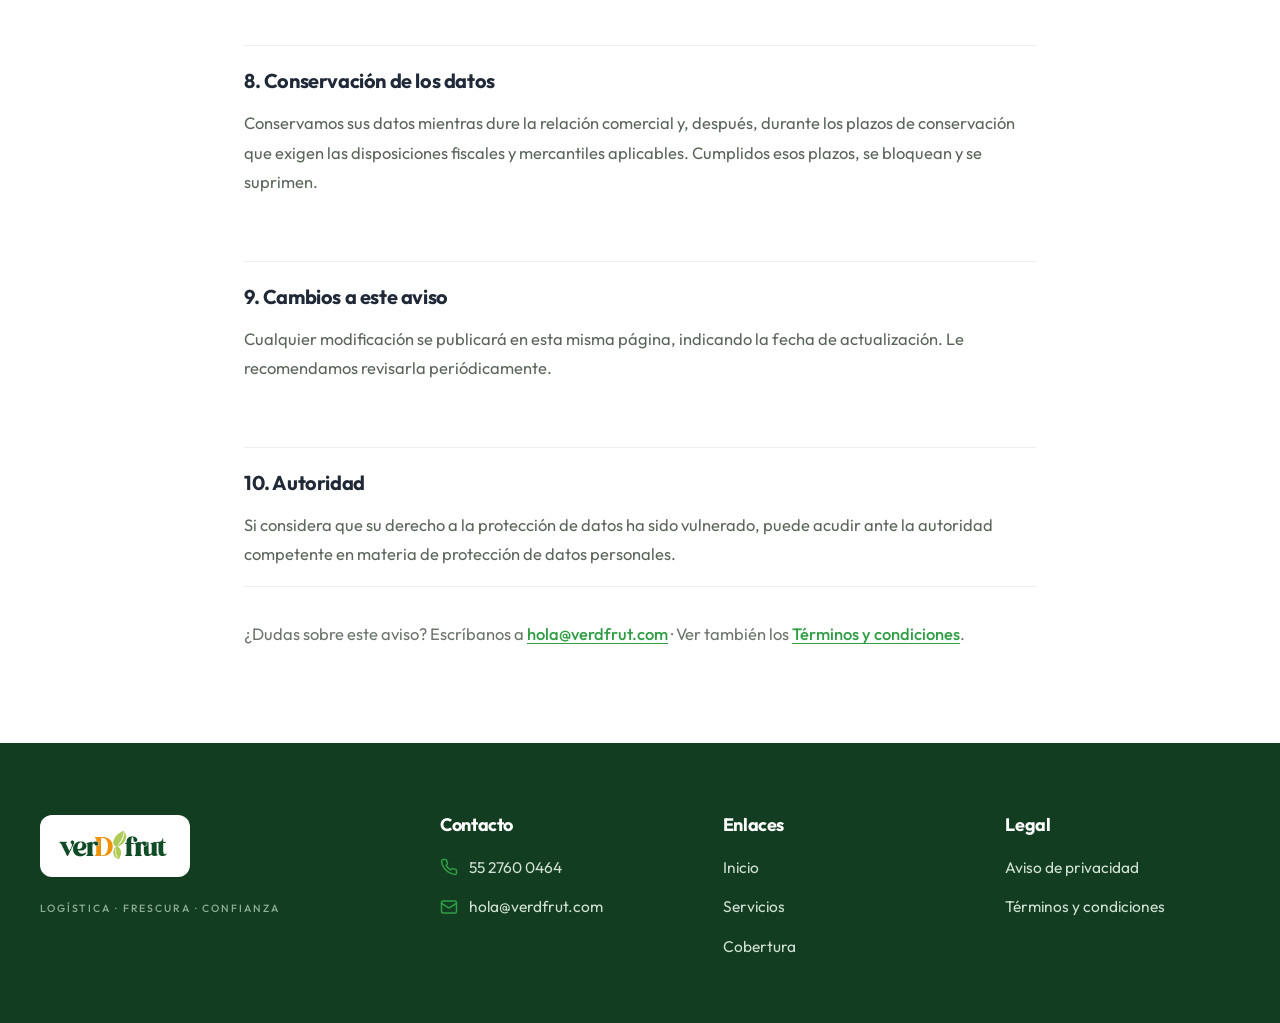
==== commit 42372687: "Fotos de Hoteles y Tiendas de Conveniencia, y teléfono real Las seis tarjetas de clientes ya tienen " ====
--- a/aviso-privacidad.html
+++ b/aviso-privacidad.html
@@ -17,6 +17,7 @@
   <defs>
     <g id="i-arrow-left"><path d="M19 12H5"/><path d="m12 19-7-7 7-7"/></g>
     <g id="i-alert"><path d="M12 9v4"/><path d="M12 17h.01"/><path d="M10.29 3.86 1.82 18a2 2 0 0 0 1.71 3h16.94a2 2 0 0 0 1.71-3L13.71 3.86a2 2 0 0 0-3.42 0Z"/></g>
+    <g id="i-phone"><path d="M22 16.92v3a2 2 0 0 1-2.18 2 19.79 19.79 0 0 1-8.63-3.07 19.5 19.5 0 0 1-6-6 19.79 19.79 0 0 1-3.07-8.67A2 2 0 0 1 4.11 2h3a2 2 0 0 1 2 1.72 12.84 12.84 0 0 0 .7 2.81 2 2 0 0 1-.45 2.11L8.09 9.91a16 16 0 0 0 6 6l1.27-1.27a2 2 0 0 1 2.11-.45 12.84 12.84 0 0 0 2.81.7A2 2 0 0 1 22 16.92z"/></g>
     <g id="i-mail"><rect width="20" height="16" x="2" y="4" rx="2"/><path d="m22 7-8.97 5.7a1.94 1.94 0 0 1-2.06 0L2 7"/></g>
   </defs>
 </svg>
@@ -189,6 +190,7 @@
     <div>
       <h4>Contacto</h4>
       <ul class="footer-list">
+        <li><svg class="ico" viewBox="0 0 24 24"><use href="#i-phone"/></svg><a href="tel:+525527600464">55 2760 0464</a></li>
         <li><svg class="ico" viewBox="0 0 24 24"><use href="#i-mail"/></svg><a href="mailto:hola@verdfrut.com">hola@verdfrut.com</a></li>
       </ul>
     </div>
--- a/styles.css
+++ b/styles.css
@@ -312,17 +312,6 @@
 .shot-wide{ margin-bottom:var(--sp-3); }
 .shot-wide img{ height:auto; }
 .shot-client{ aspect-ratio:16/10; }
-
-/* Las dos categorías sin foto: panel de marca en vez de recuadro punteado,
-   para que la sección se lea terminada y no a medias. */
-.shot-pendiente{
-  display:grid; place-items:center;
-  background:linear-gradient(150deg,#eef7f0,#e2f0e6);
-}
-.shot-pendiente svg{
-  width:44px; height:44px; fill:none; stroke:var(--green);
-  stroke-width:1.5; stroke-linecap:round; stroke-linejoin:round; opacity:.5;
-}
 
 /* ── Nosotros ────────────────────────────────────────────── */
 .about-grid{
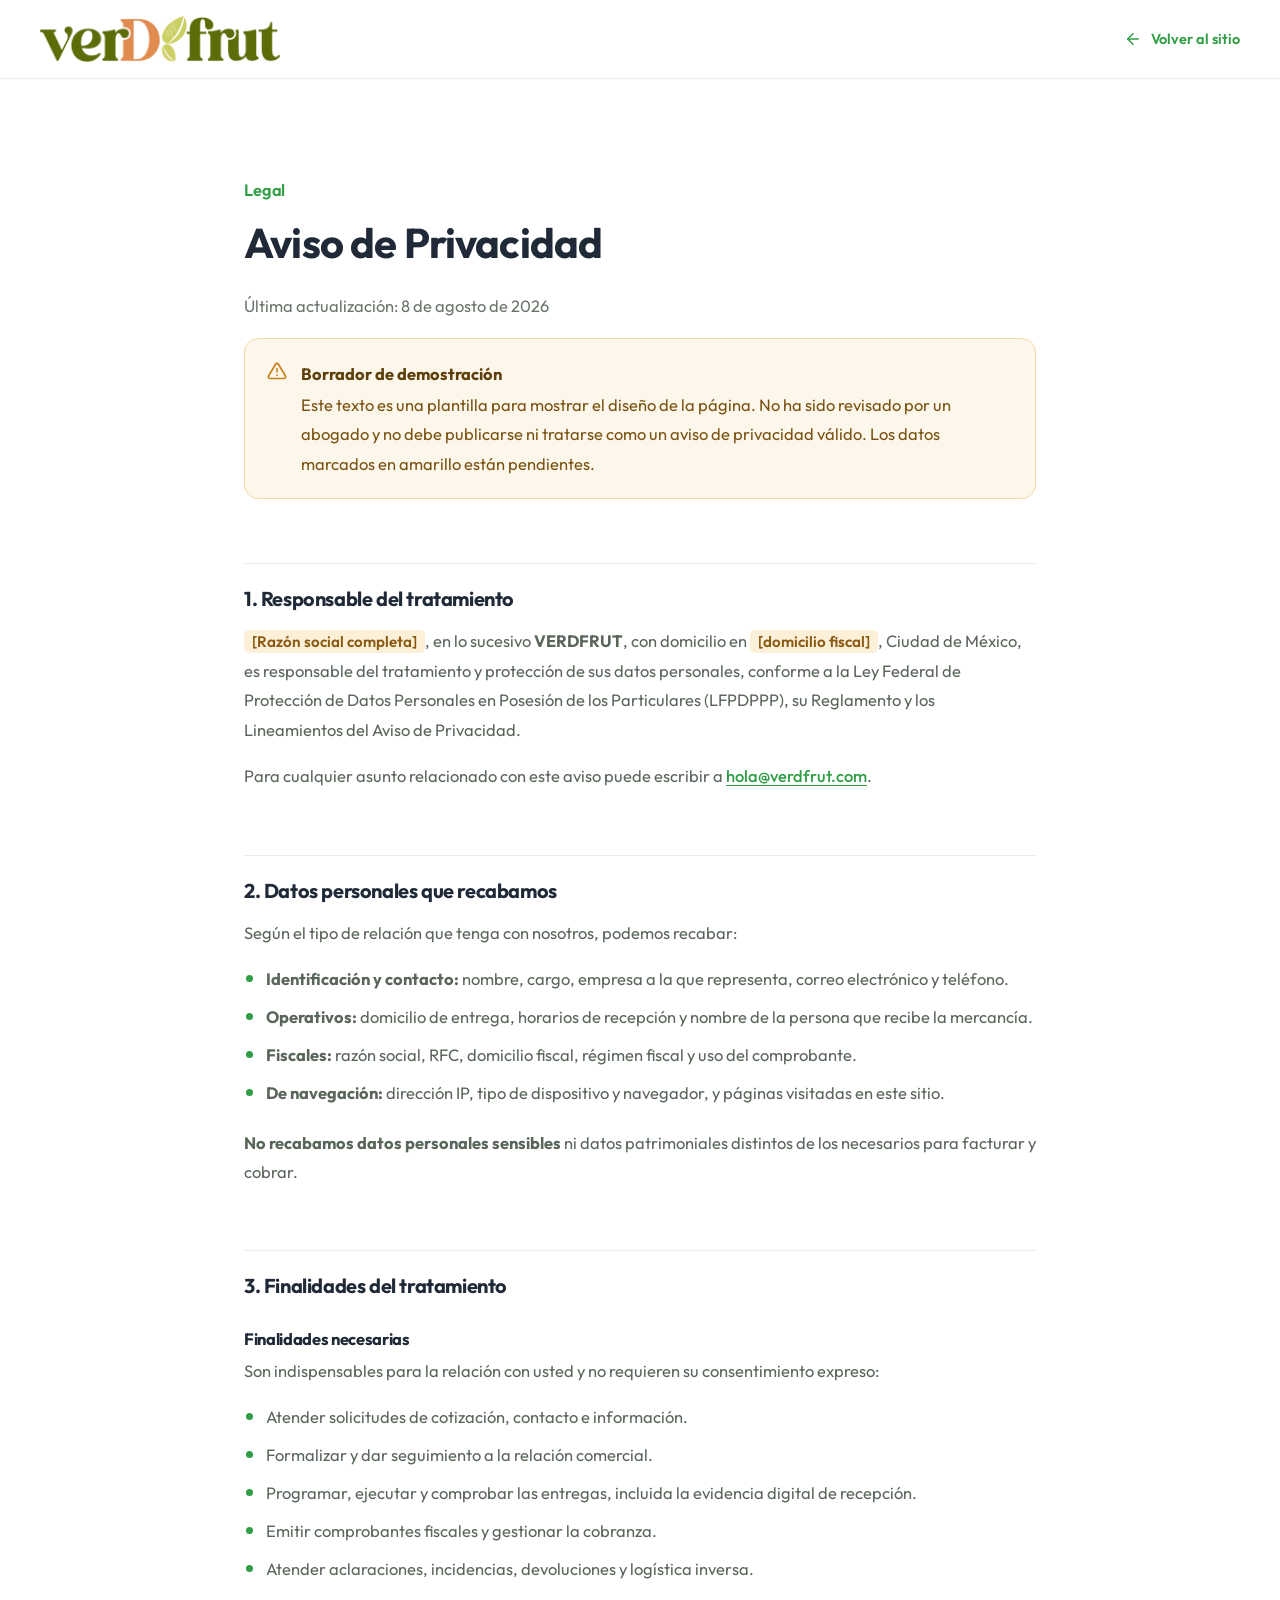
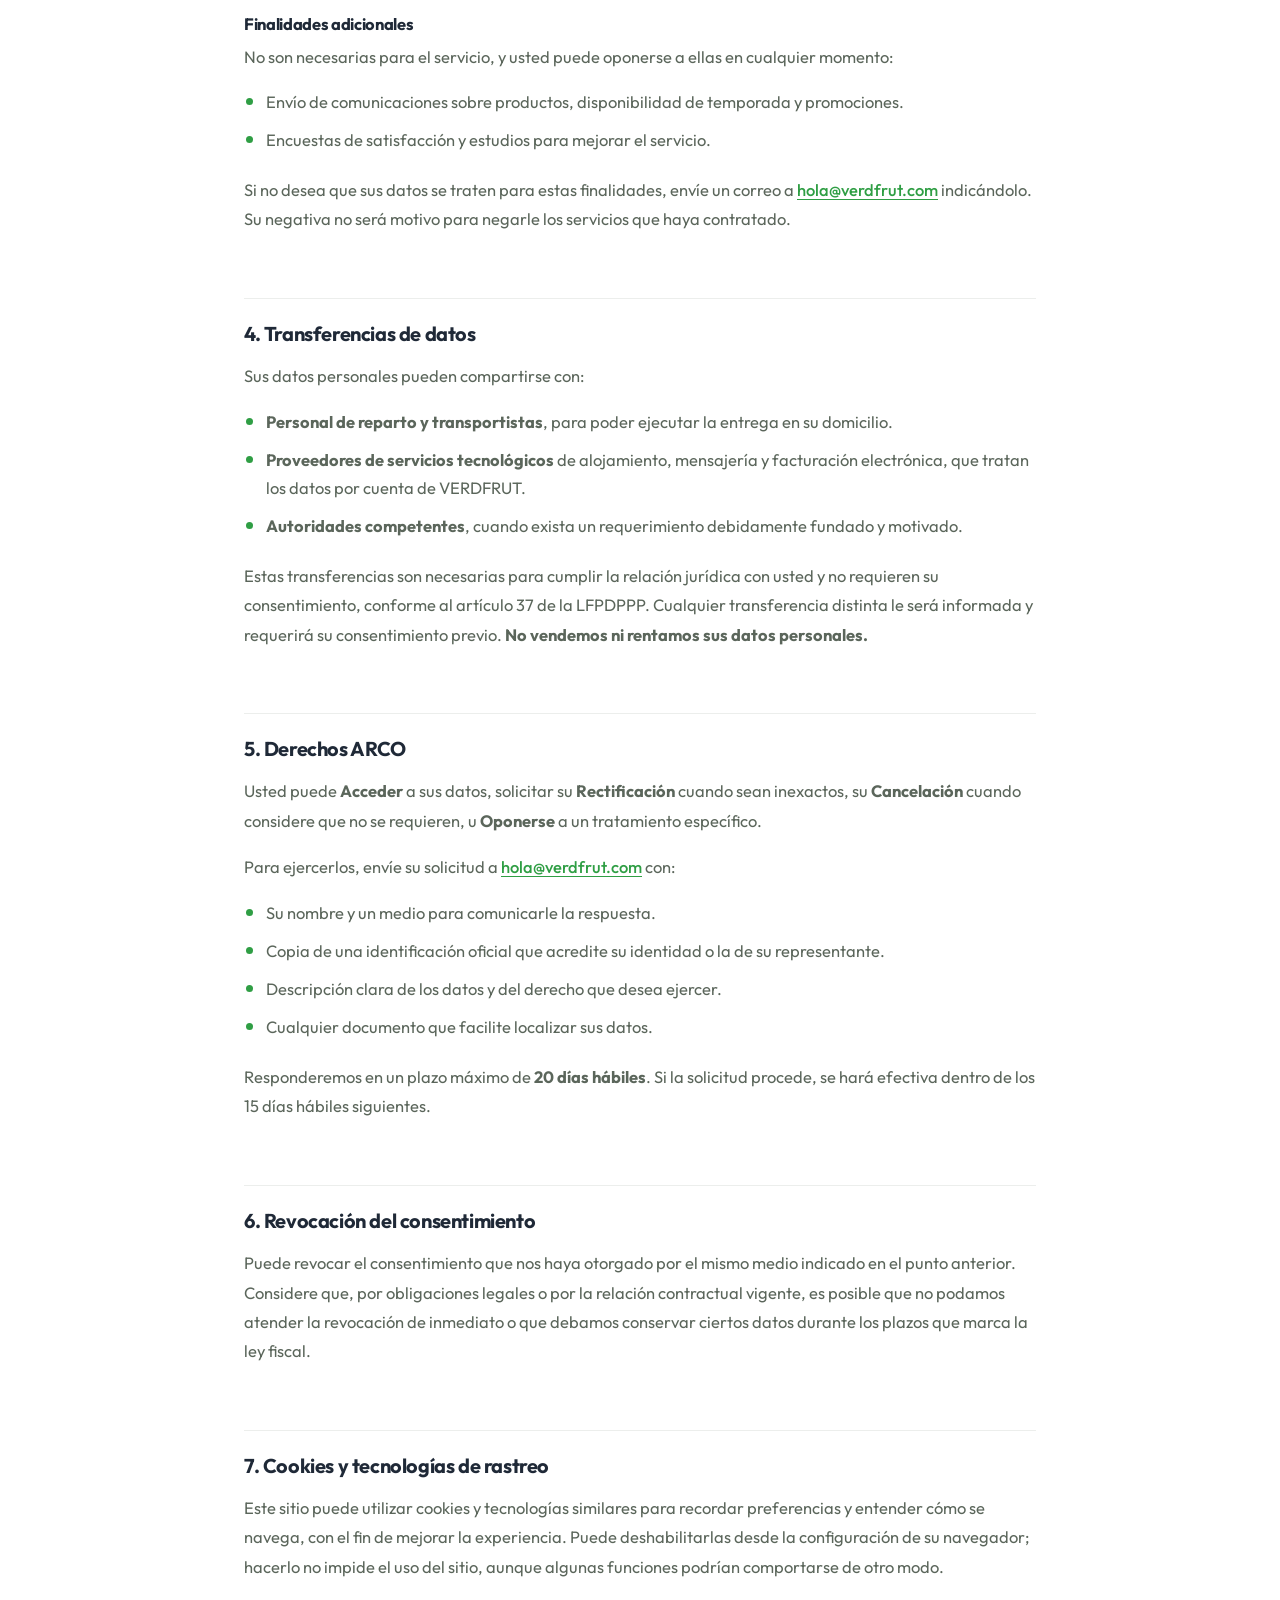
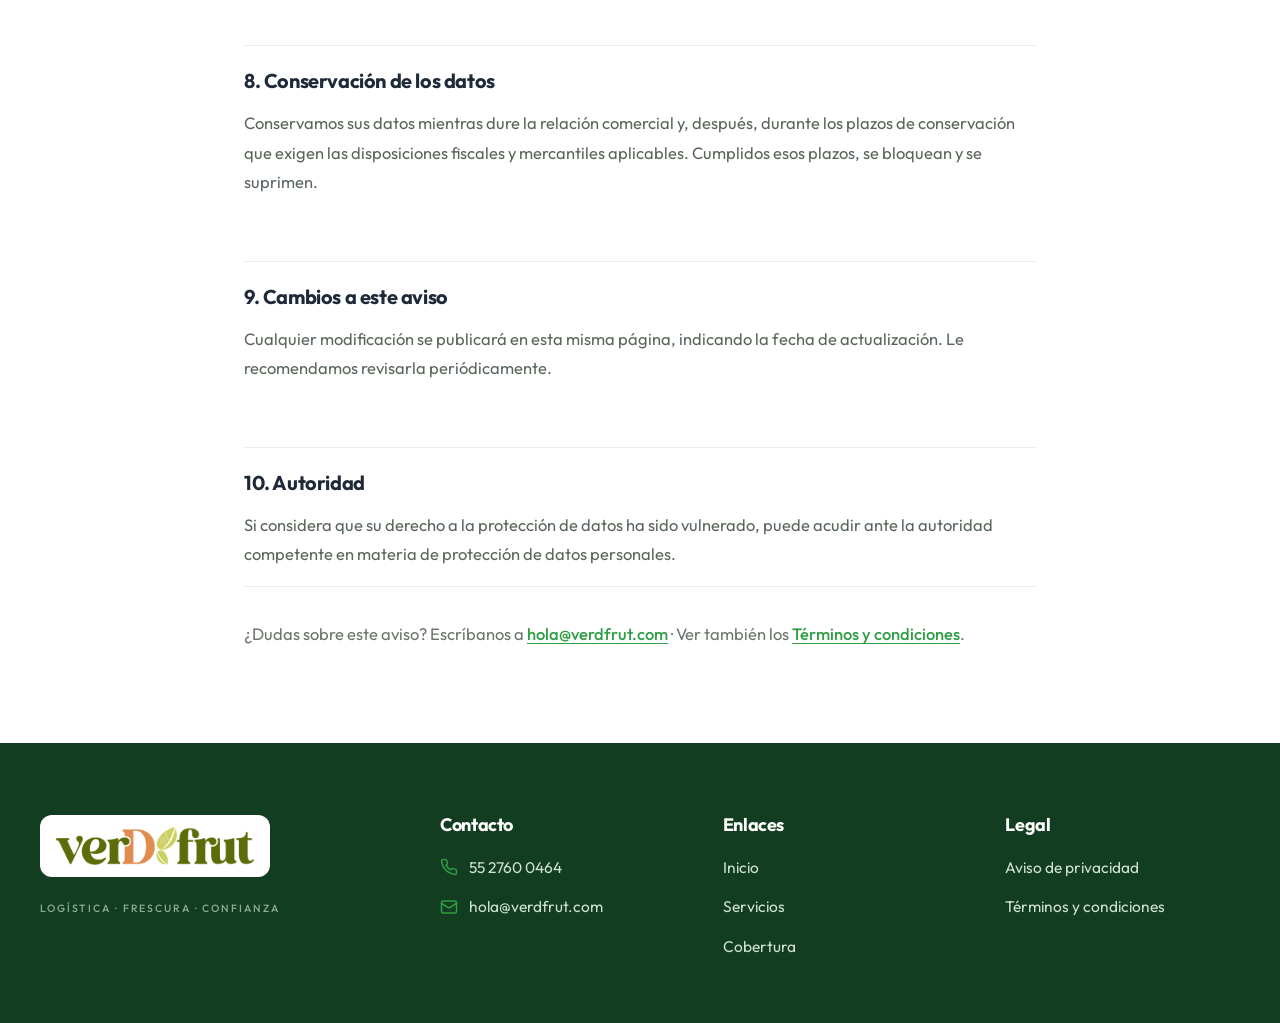
==== commit ca5d126c: "Logo: versión con iniciales Sustituye el logotipo por LOGO_verDfrut_INICIALES (2228x428, con el mono" ====
--- a/aviso-privacidad.html
+++ b/aviso-privacidad.html
@@ -25,7 +25,7 @@
 <header class="legal-header">
   <div class="container">
     <a class="brand" href="index.html" aria-label="VERDFRUT — inicio">
-      <img class="brand-mark" src="assets/logo-verdfrut.png" alt="" width="736" height="238">
+      <img class="brand-mark" src="assets/logo-verdfrut.png" alt="" width="1000" height="192">
     </a>
     <a class="back-link" href="index.html">
       <svg class="ico" viewBox="0 0 24 24"><use href="#i-arrow-left"/></svg>
@@ -183,7 +183,7 @@
   <div class="container footer-grid">
     <div>
       <span class="footer-mark">
-        <img src="assets/logo-verdfrut.png" alt="VERDFRUT" width="736" height="238">
+        <img src="assets/logo-verdfrut.png" alt="VERDFRUT" width="1000" height="192">
       </span>
       <p class="brand-tagline footer-tagline">Logística · Frescura · Confianza</p>
     </div>
